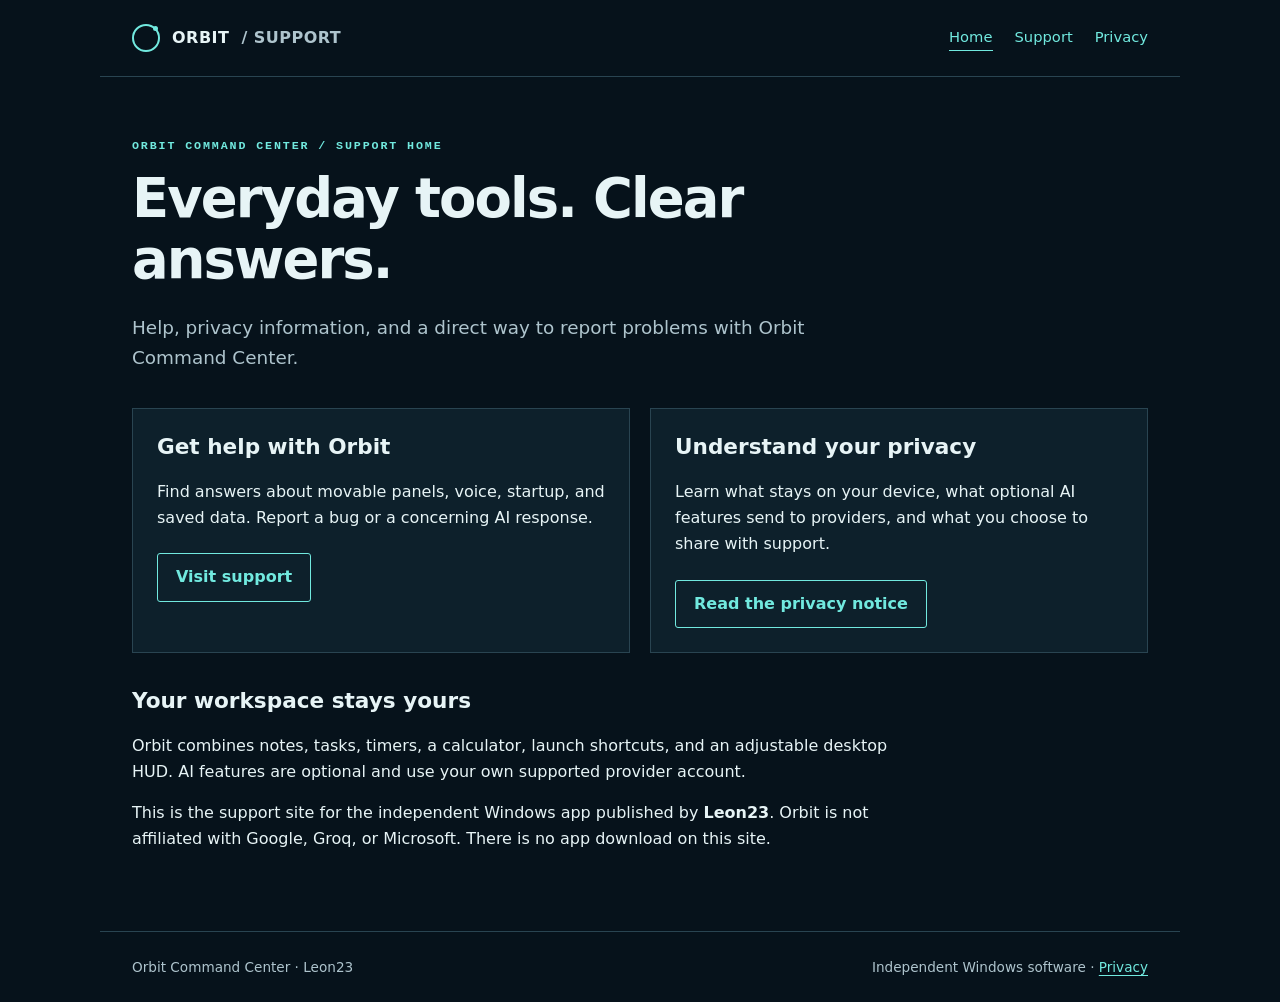
==== index.html @ c9e6953c "Add Orbit support and privacy documentation Publish documentation only: home, support and AI-output " ====
<!doctype html><html lang="en"><head><meta charset="utf-8"><meta name="viewport" content="width=device-width,initial-scale=1">
<meta name="description" content="Orbit Command Center support, AI-output reporting, and privacy information.">
<meta http-equiv="Content-Security-Policy" content="default-src 'none'; style-src 'self'; img-src 'self'; base-uri 'none'; form-action 'none'; object-src 'none'">
<meta name="referrer" content="no-referrer"><title>Support home · Orbit Command Center</title><link rel="stylesheet" href="style.css"></head>
<body><a class="skip" href="#main">Skip to content</a><header><a class="brand" href="index.html"><span class="orbit" aria-hidden="true"></span>ORBIT <span class="muted">/ SUPPORT</span></a><nav aria-label="Main navigation"><a href="index.html" aria-current="page">Home</a><a href="support.html">Support</a><a href="privacy.html">Privacy</a></nav></header>
<main id="main"><p class="eyebrow">Orbit Command Center / Support home</p><h1>Everyday tools.
Clear answers.</h1>
<p class="lead">Help, privacy information, and a direct way to report problems with Orbit Command Center.</p>
<div class="cards"><section class="card"><h2>Get help with Orbit</h2><p>Find answers about movable panels, voice, startup, and saved data. Report a bug or a concerning AI response.</p><a class="button" href="support.html">Visit support</a></section>
<section class="card"><h2>Understand your privacy</h2><p>Learn what stays on your device, what optional AI features send to providers, and what you choose to share with support.</p><a class="button" href="privacy.html">Read the privacy notice</a></section></div>
<section><h2>Your workspace stays yours</h2><p>Orbit combines notes, tasks, timers, a calculator, launch shortcuts, and an adjustable desktop HUD. AI features are optional and use your own supported provider account.</p>
<p>This is the support site for the independent Windows app published by <strong>Leon23</strong>. Orbit is not affiliated with Google, Groq, or Microsoft. There is no app download on this site.</p></section></main>
<footer><span>Orbit Command Center · Leon23</span><span>Independent Windows software · <a href="privacy.html">Privacy</a></span></footer></body></html>
---- style.css ----
:root{color-scheme:dark;--bg:#06121b;--surface:#0d202b;--ink:#e7f4f6;--muted:#aec4cd;--line:#294451;--accent:#71e9df;font-family:system-ui,-apple-system,"Segoe UI",sans-serif;line-height:1.65}*{box-sizing:border-box}body{margin:0;background:var(--bg);color:var(--ink)}a{color:var(--accent);text-underline-offset:.22em}a:hover{color:#fff}a:focus-visible,summary:focus-visible{outline:2px solid var(--accent);outline-offset:5px}header,main,footer{max-width:1080px;margin:auto;padding:24px 32px}header{display:flex;align-items:center;justify-content:space-between;gap:24px;border-bottom:1px solid var(--line)}.brand{display:flex;align-items:center;gap:12px;text-decoration:none;color:var(--ink);font-weight:650;letter-spacing:.03em}.orbit{display:inline-block;width:28px;height:28px;border:2px solid var(--accent);border-radius:50%;position:relative}.orbit:after{content:"";position:absolute;width:5px;height:5px;border-radius:50%;background:var(--accent);right:0;top:0}nav{display:flex;gap:22px;font-size:.92rem}nav a{text-decoration:none}nav a[aria-current=page]{border-bottom:1px solid var(--accent)}main{padding-top:48px;padding-bottom:64px;min-height:75vh}.eyebrow{text-transform:uppercase;font:600 .73rem ui-monospace,monospace;letter-spacing:.16em;color:var(--accent)}h1{font-weight:600;font-size:clamp(2rem,5vw,3.4rem);line-height:1.12;letter-spacing:-.035em;margin:16px 0 22px;max-width:800px}h2{font-weight:600;font-size:1.35rem;line-height:1.3;margin-top:34px}h3{font-size:1rem}p,li{max-width:75ch}p{margin:14px 0}.lead{font-size:1.15rem;color:var(--muted);max-width:680px}.notice{border-left:3px solid var(--accent);padding:12px 18px;background:var(--surface);font-size:.94rem;margin:26px 0;max-width:800px}.muted,small{color:var(--muted)}.cards{display:grid;grid-template-columns:1fr 1fr;gap:20px;margin:34px 0}.card{border:1px solid var(--line);padding:24px;background:var(--surface)}.card h2{margin-top:0}.button{display:inline-block;padding:10px 18px;border:1px solid var(--accent);text-decoration:none;border-radius:3px;margin-top:8px;font-weight:600}.button:hover{background:#143744}details{border-top:1px solid var(--line);padding:18px 0;max-width:800px}summary{cursor:pointer;font-weight:600}details p{padding-left:20px}footer{border-top:1px solid var(--line);font-size:.85rem;color:var(--muted);display:flex;flex-wrap:wrap;justify-content:space-between;gap:12px}.skip{position:absolute;left:10px;top:-100px;padding:8px;background:var(--surface)}.skip:focus{top:10px}ul,ol{padding-left:24px}.contents{display:flex;flex-wrap:wrap;gap:10px 22px;max-width:800px;padding:18px 0;border-block:1px solid var(--line);margin:30px 0;font-size:.9rem}.article{max-width:800px}.contact-pending{color:#ffdc9b}code{overflow-wrap:anywhere}strong{font-weight:650}@media(max-width:650px){header,main,footer{padding-left:22px;padding-right:22px}header{align-items:flex-start;flex-direction:column;gap:16px}nav{gap:22px}.cards{grid-template-columns:1fr}main{padding-top:32px}.brand{font-size:.95rem}}
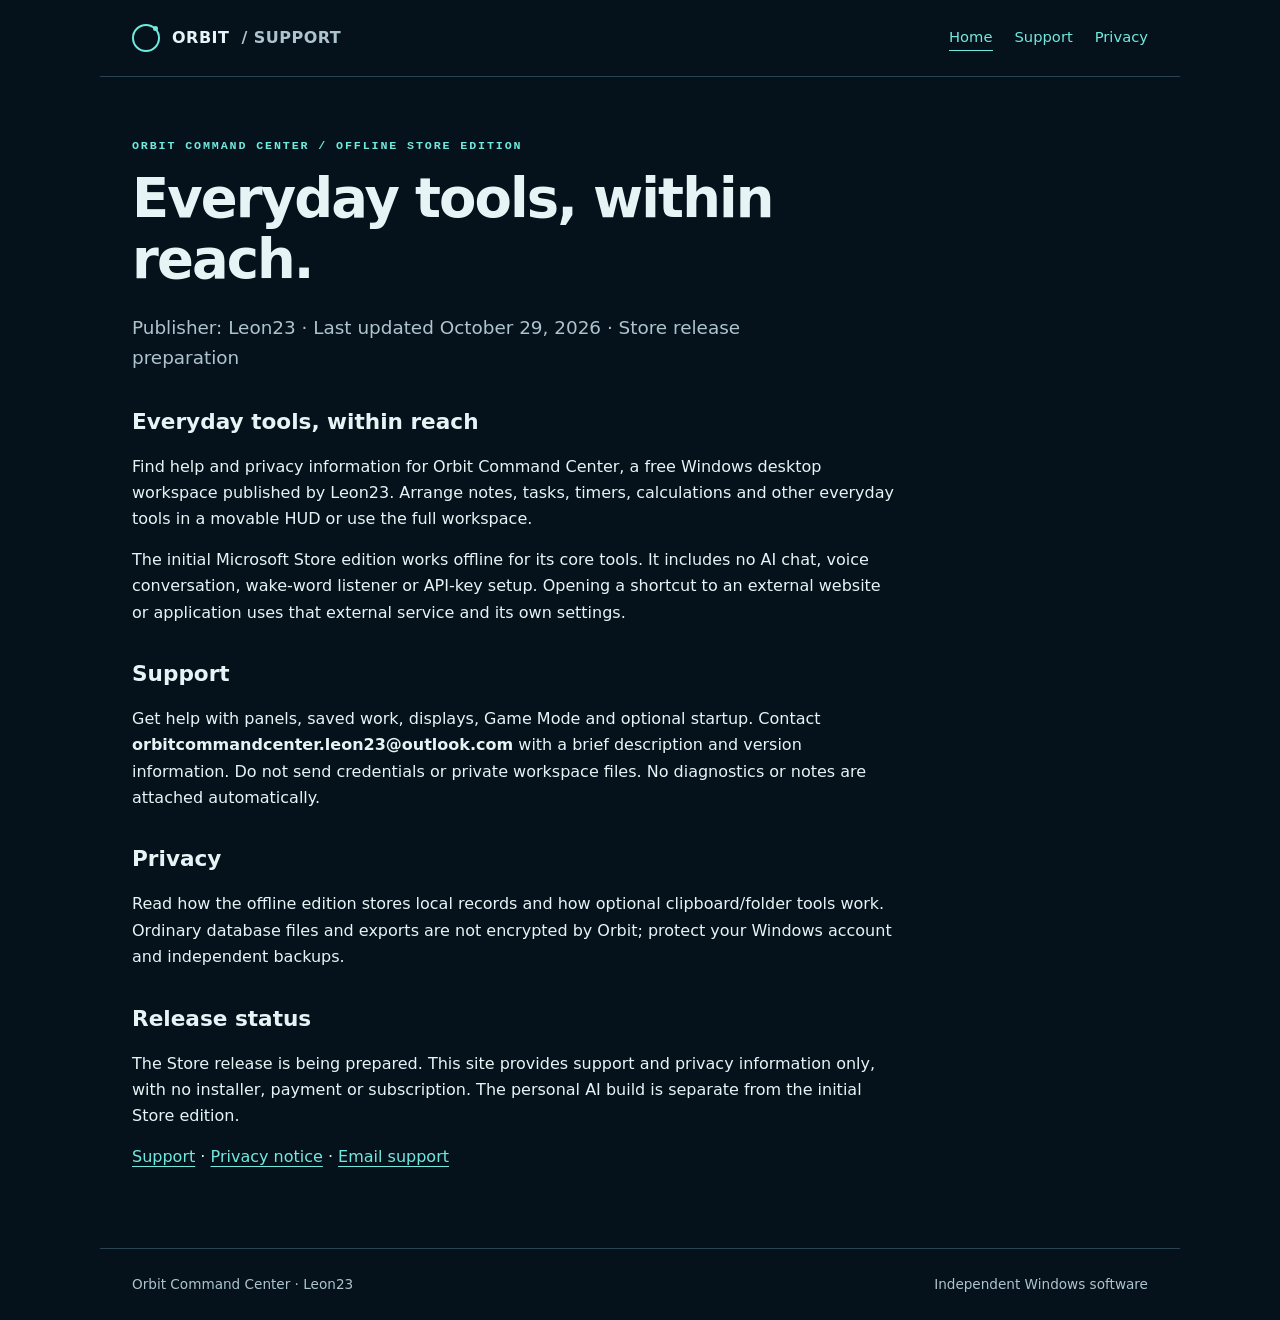
==== commit e01b6fe2: "Describe offline Store edition on support home Updated the support and privacy information for the o" ====
--- a/index.html
+++ b/index.html
@@ -1,13 +1,17 @@
 <!doctype html><html lang="en"><head><meta charset="utf-8"><meta name="viewport" content="width=device-width,initial-scale=1">
-<meta name="description" content="Orbit Command Center support, AI-output reporting, and privacy information.">
+<meta name="description" content="Support and privacy information for the offline Store edition of Orbit Command Center.">
 <meta http-equiv="Content-Security-Policy" content="default-src 'none'; style-src 'self'; img-src 'self'; base-uri 'none'; form-action 'none'; object-src 'none'">
 <meta name="referrer" content="no-referrer"><title>Support home · Orbit Command Center</title><link rel="stylesheet" href="style.css"></head>
 <body><a class="skip" href="#main">Skip to content</a><header><a class="brand" href="index.html"><span class="orbit" aria-hidden="true"></span>ORBIT <span class="muted">/ SUPPORT</span></a><nav aria-label="Main navigation"><a href="index.html" aria-current="page">Home</a><a href="support.html">Support</a><a href="privacy.html">Privacy</a></nav></header>
-<main id="main"><p class="eyebrow">Orbit Command Center / Support home</p><h1>Everyday tools.
-Clear answers.</h1>
-<p class="lead">Help, privacy information, and a direct way to report problems with Orbit Command Center.</p>
-<div class="cards"><section class="card"><h2>Get help with Orbit</h2><p>Find answers about movable panels, voice, startup, and saved data. Report a bug or a concerning AI response.</p><a class="button" href="support.html">Visit support</a></section>
-<section class="card"><h2>Understand your privacy</h2><p>Learn what stays on your device, what optional AI features send to providers, and what you choose to share with support.</p><a class="button" href="privacy.html">Read the privacy notice</a></section></div>
-<section><h2>Your workspace stays yours</h2><p>Orbit combines notes, tasks, timers, a calculator, launch shortcuts, and an adjustable desktop HUD. AI features are optional and use your own supported provider account.</p>
-<p>This is the support site for the independent Windows app published by <strong>Leon23</strong>. Orbit is not affiliated with Google, Groq, or Microsoft. There is no app download on this site.</p></section></main>
-<footer><span>Orbit Command Center · Leon23</span><span>Independent Windows software · <a href="privacy.html">Privacy</a></span></footer></body></html>+<main id="main"><p class="eyebrow">Orbit Command Center / Offline Store edition</p><h1>Everyday tools, within reach.</h1>
+<p class="lead">Publisher: Leon23 · Last updated October 29, 2026 · Store release preparation</p><h2>Everyday tools, within reach</h2>
+<p>Find help and privacy information for Orbit Command Center, a free Windows desktop workspace published by Leon23. Arrange notes, tasks, timers, calculations and other everyday tools in a movable HUD or use the full workspace.</p>
+<p>The initial Microsoft Store edition works offline for its core tools. It includes no AI chat, voice conversation, wake-word listener or API-key setup. Opening a shortcut to an external website or application uses that external service and its own settings.</p>
+<h2>Support</h2>
+<p>Get help with panels, saved work, displays, Game Mode and optional startup. Contact <strong>orbitcommandcenter.leon23@outlook.com</strong> with a brief description and version information. Do not send credentials or private workspace files. No diagnostics or notes are attached automatically.</p>
+<h2>Privacy</h2>
+<p>Read how the offline edition stores local records and how optional clipboard/folder tools work. Ordinary database files and exports are not encrypted by Orbit; protect your Windows account and independent backups.</p>
+<h2>Release status</h2>
+<p>The Store release is being prepared. This site provides support and privacy information only, with no installer, payment or subscription. The personal AI build is separate from the initial Store edition.</p>
+<p><a href="support.html">Support</a> · <a href="privacy.html">Privacy notice</a> · <a href="mailto:orbitcommandcenter.leon23@outlook.com">Email support</a></p></main>
+<footer><span>Orbit Command Center · Leon23</span><span>Independent Windows software</span></footer></body></html>
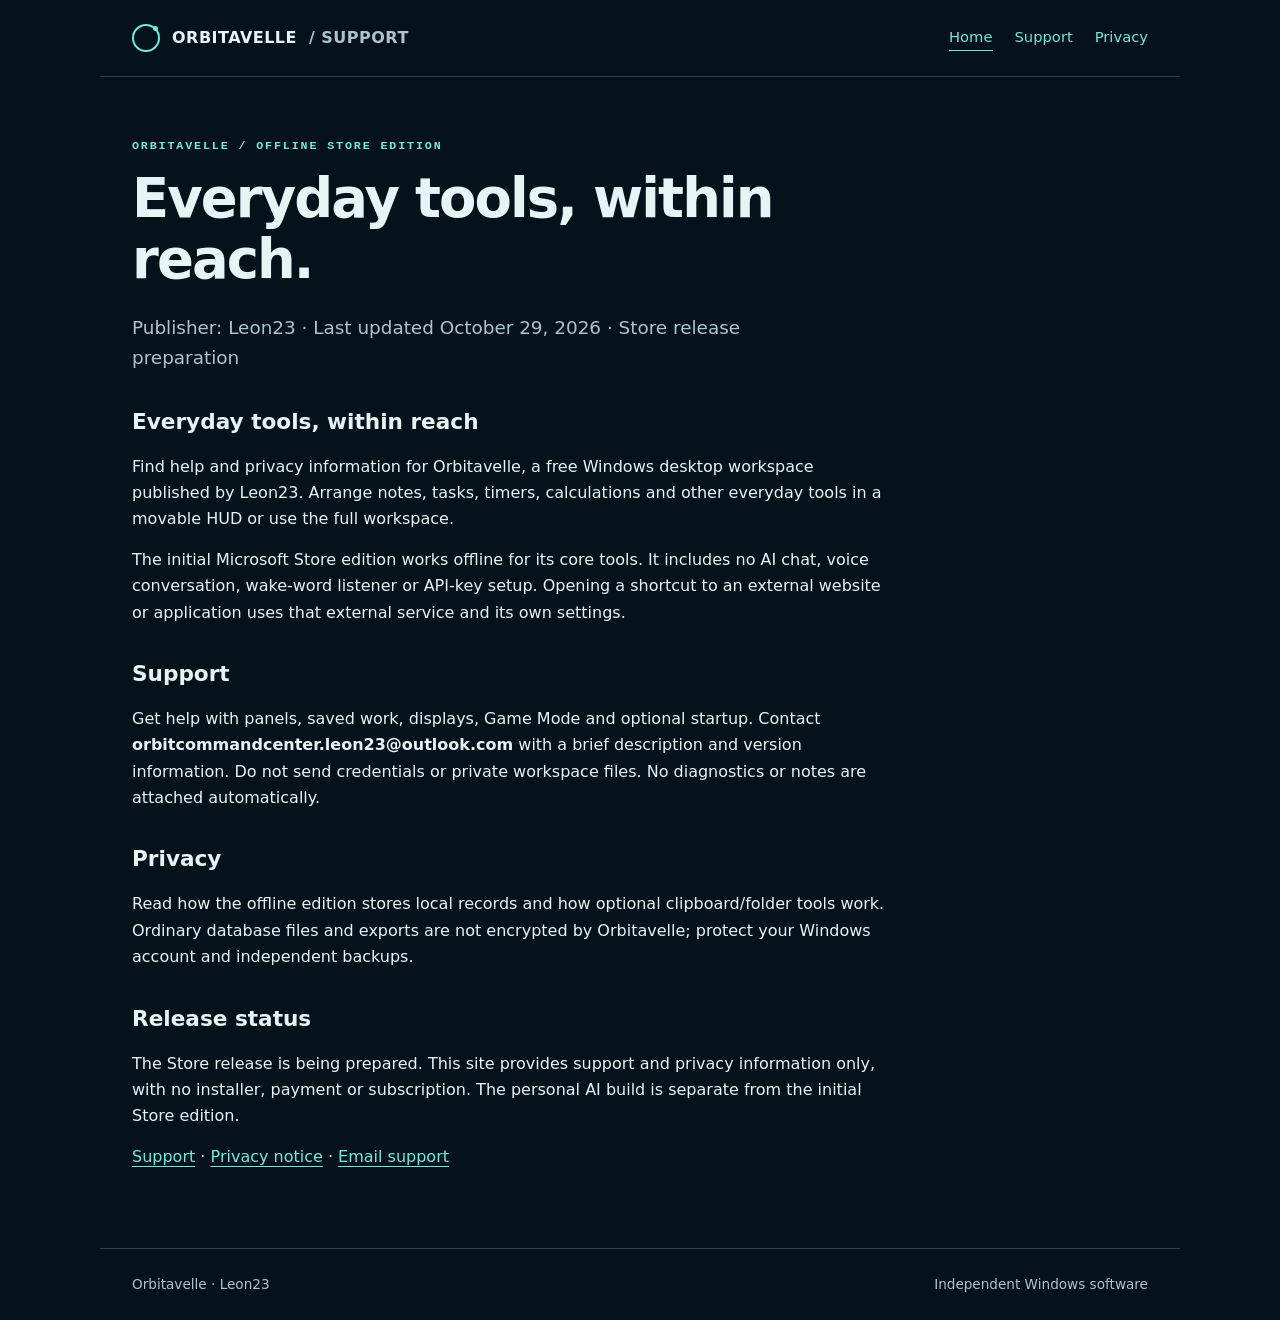
==== commit 147f3065: "Use approved Orbitavelle name on offline support pages" ====
--- a/index.html
+++ b/index.html
@@ -1,17 +1,17 @@
-<!doctype html><html lang="en"><head><meta charset="utf-8"><meta name="viewport" content="width=device-width,initial-scale=1">
-<meta name="description" content="Support and privacy information for the offline Store edition of Orbit Command Center.">
-<meta http-equiv="Content-Security-Policy" content="default-src 'none'; style-src 'self'; img-src 'self'; base-uri 'none'; form-action 'none'; object-src 'none'">
-<meta name="referrer" content="no-referrer"><title>Support home · Orbit Command Center</title><link rel="stylesheet" href="style.css"></head>
-<body><a class="skip" href="#main">Skip to content</a><header><a class="brand" href="index.html"><span class="orbit" aria-hidden="true"></span>ORBIT <span class="muted">/ SUPPORT</span></a><nav aria-label="Main navigation"><a href="index.html" aria-current="page">Home</a><a href="support.html">Support</a><a href="privacy.html">Privacy</a></nav></header>
-<main id="main"><p class="eyebrow">Orbit Command Center / Offline Store edition</p><h1>Everyday tools, within reach.</h1>
-<p class="lead">Publisher: Leon23 · Last updated October 29, 2026 · Store release preparation</p><h2>Everyday tools, within reach</h2>
-<p>Find help and privacy information for Orbit Command Center, a free Windows desktop workspace published by Leon23. Arrange notes, tasks, timers, calculations and other everyday tools in a movable HUD or use the full workspace.</p>
-<p>The initial Microsoft Store edition works offline for its core tools. It includes no AI chat, voice conversation, wake-word listener or API-key setup. Opening a shortcut to an external website or application uses that external service and its own settings.</p>
-<h2>Support</h2>
-<p>Get help with panels, saved work, displays, Game Mode and optional startup. Contact <strong>orbitcommandcenter.leon23@outlook.com</strong> with a brief description and version information. Do not send credentials or private workspace files. No diagnostics or notes are attached automatically.</p>
-<h2>Privacy</h2>
-<p>Read how the offline edition stores local records and how optional clipboard/folder tools work. Ordinary database files and exports are not encrypted by Orbit; protect your Windows account and independent backups.</p>
-<h2>Release status</h2>
-<p>The Store release is being prepared. This site provides support and privacy information only, with no installer, payment or subscription. The personal AI build is separate from the initial Store edition.</p>
-<p><a href="support.html">Support</a> · <a href="privacy.html">Privacy notice</a> · <a href="mailto:orbitcommandcenter.leon23@outlook.com">Email support</a></p></main>
-<footer><span>Orbit Command Center · Leon23</span><span>Independent Windows software</span></footer></body></html>
+<!doctype html><html lang="en"><head><meta charset="utf-8"><meta name="viewport" content="width=device-width,initial-scale=1">
+<meta name="description" content="Support and privacy information for the offline Store edition of Orbitavelle.">
+<meta http-equiv="Content-Security-Policy" content="default-src 'none'; style-src 'self'; img-src 'self'; base-uri 'none'; form-action 'none'; object-src 'none'">
+<meta name="referrer" content="no-referrer"><title>Support home · Orbitavelle</title><link rel="stylesheet" href="style.css"></head>
+<body><a class="skip" href="#main">Skip to content</a><header><a class="brand" href="index.html"><span class="orbit" aria-hidden="true"></span>ORBITAVELLE <span class="muted">/ SUPPORT</span></a><nav aria-label="Main navigation"><a href="index.html" aria-current="page">Home</a><a href="support.html">Support</a><a href="privacy.html">Privacy</a></nav></header>
+<main id="main"><p class="eyebrow">Orbitavelle / Offline Store edition</p><h1>Everyday tools, within reach.</h1>
+<p class="lead">Publisher: Leon23 · Last updated October 29, 2026 · Store release preparation</p><h2>Everyday tools, within reach</h2>
+<p>Find help and privacy information for Orbitavelle, a free Windows desktop workspace published by Leon23. Arrange notes, tasks, timers, calculations and other everyday tools in a movable HUD or use the full workspace.</p>
+<p>The initial Microsoft Store edition works offline for its core tools. It includes no AI chat, voice conversation, wake-word listener or API-key setup. Opening a shortcut to an external website or application uses that external service and its own settings.</p>
+<h2>Support</h2>
+<p>Get help with panels, saved work, displays, Game Mode and optional startup. Contact <strong>orbitcommandcenter.leon23@outlook.com</strong> with a brief description and version information. Do not send credentials or private workspace files. No diagnostics or notes are attached automatically.</p>
+<h2>Privacy</h2>
+<p>Read how the offline edition stores local records and how optional clipboard/folder tools work. Ordinary database files and exports are not encrypted by Orbitavelle; protect your Windows account and independent backups.</p>
+<h2>Release status</h2>
+<p>The Store release is being prepared. This site provides support and privacy information only, with no installer, payment or subscription. The personal AI build is separate from the initial Store edition.</p>
+<p><a href="support.html">Support</a> · <a href="privacy.html">Privacy notice</a> · <a href="mailto:orbitcommandcenter.leon23@outlook.com">Email support</a></p></main>
+<footer><span>Orbitavelle · Leon23</span><span>Independent Windows software</span></footer></body></html>
